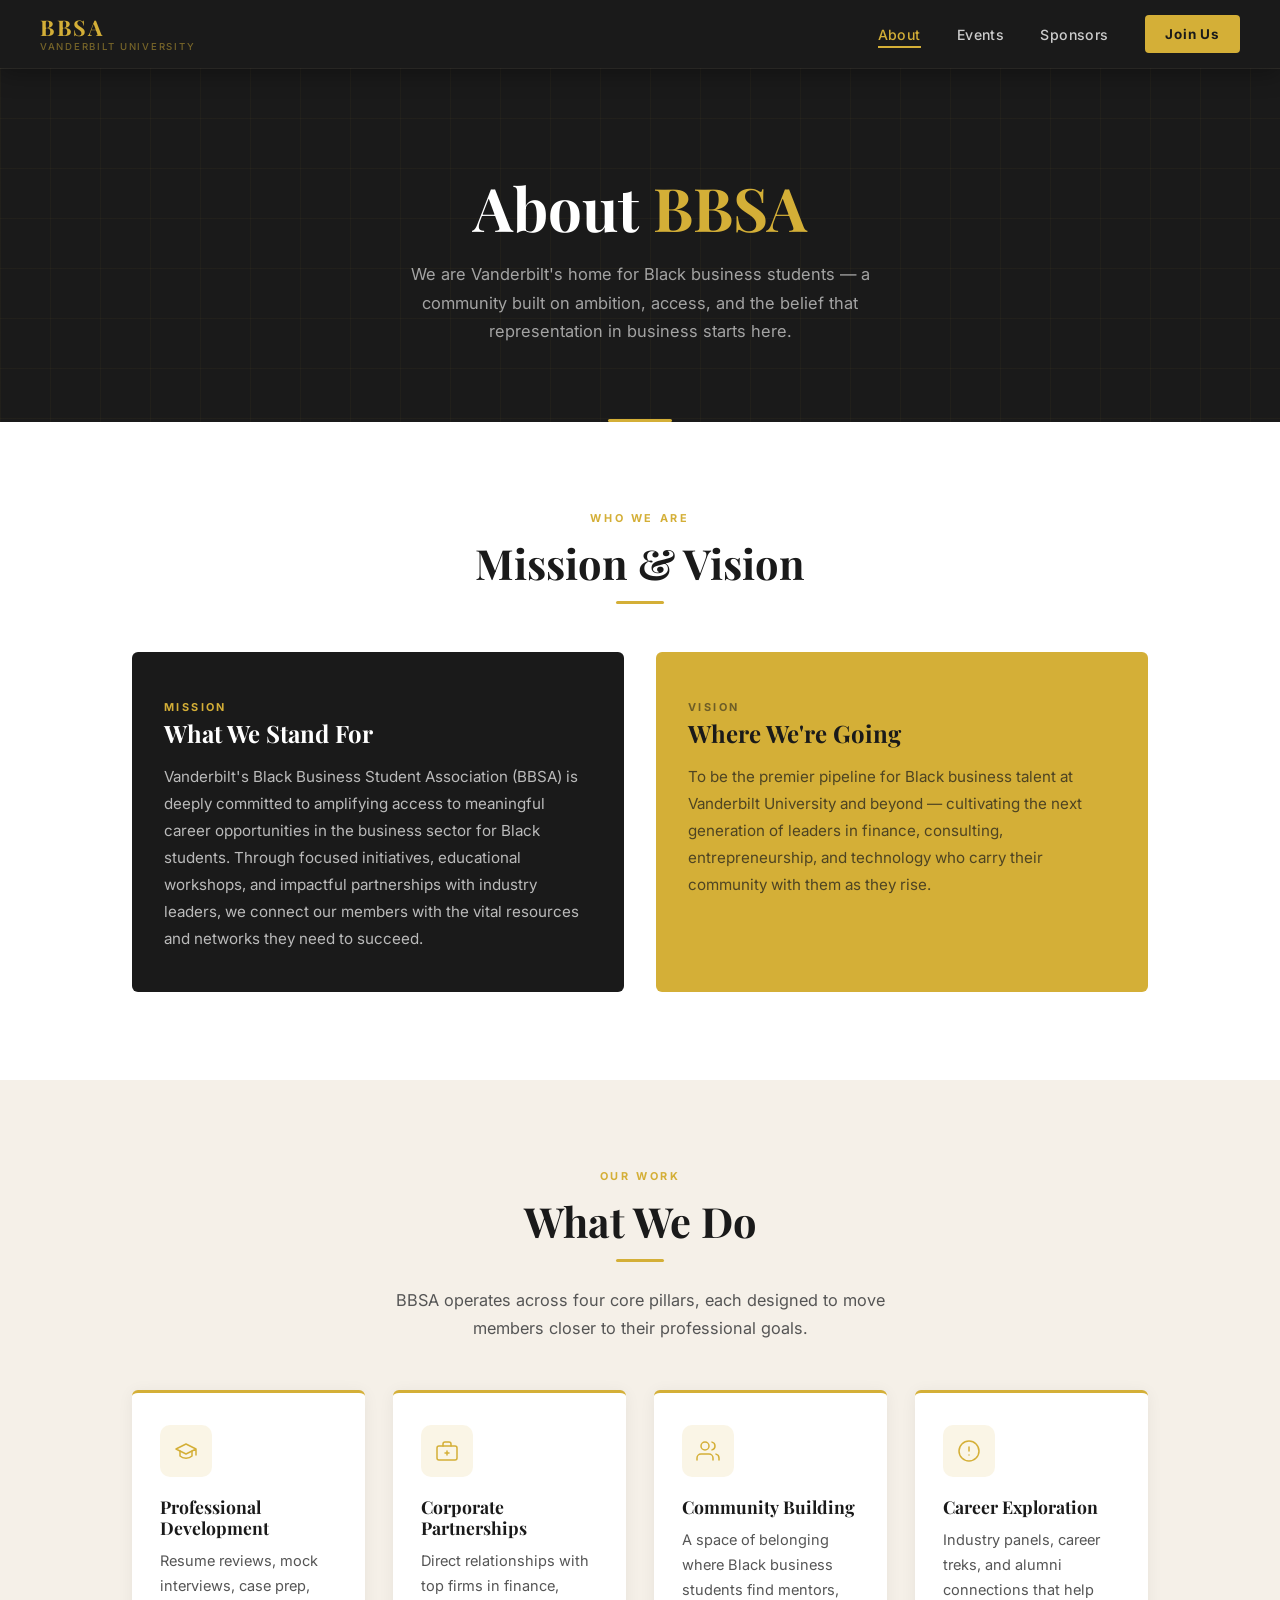
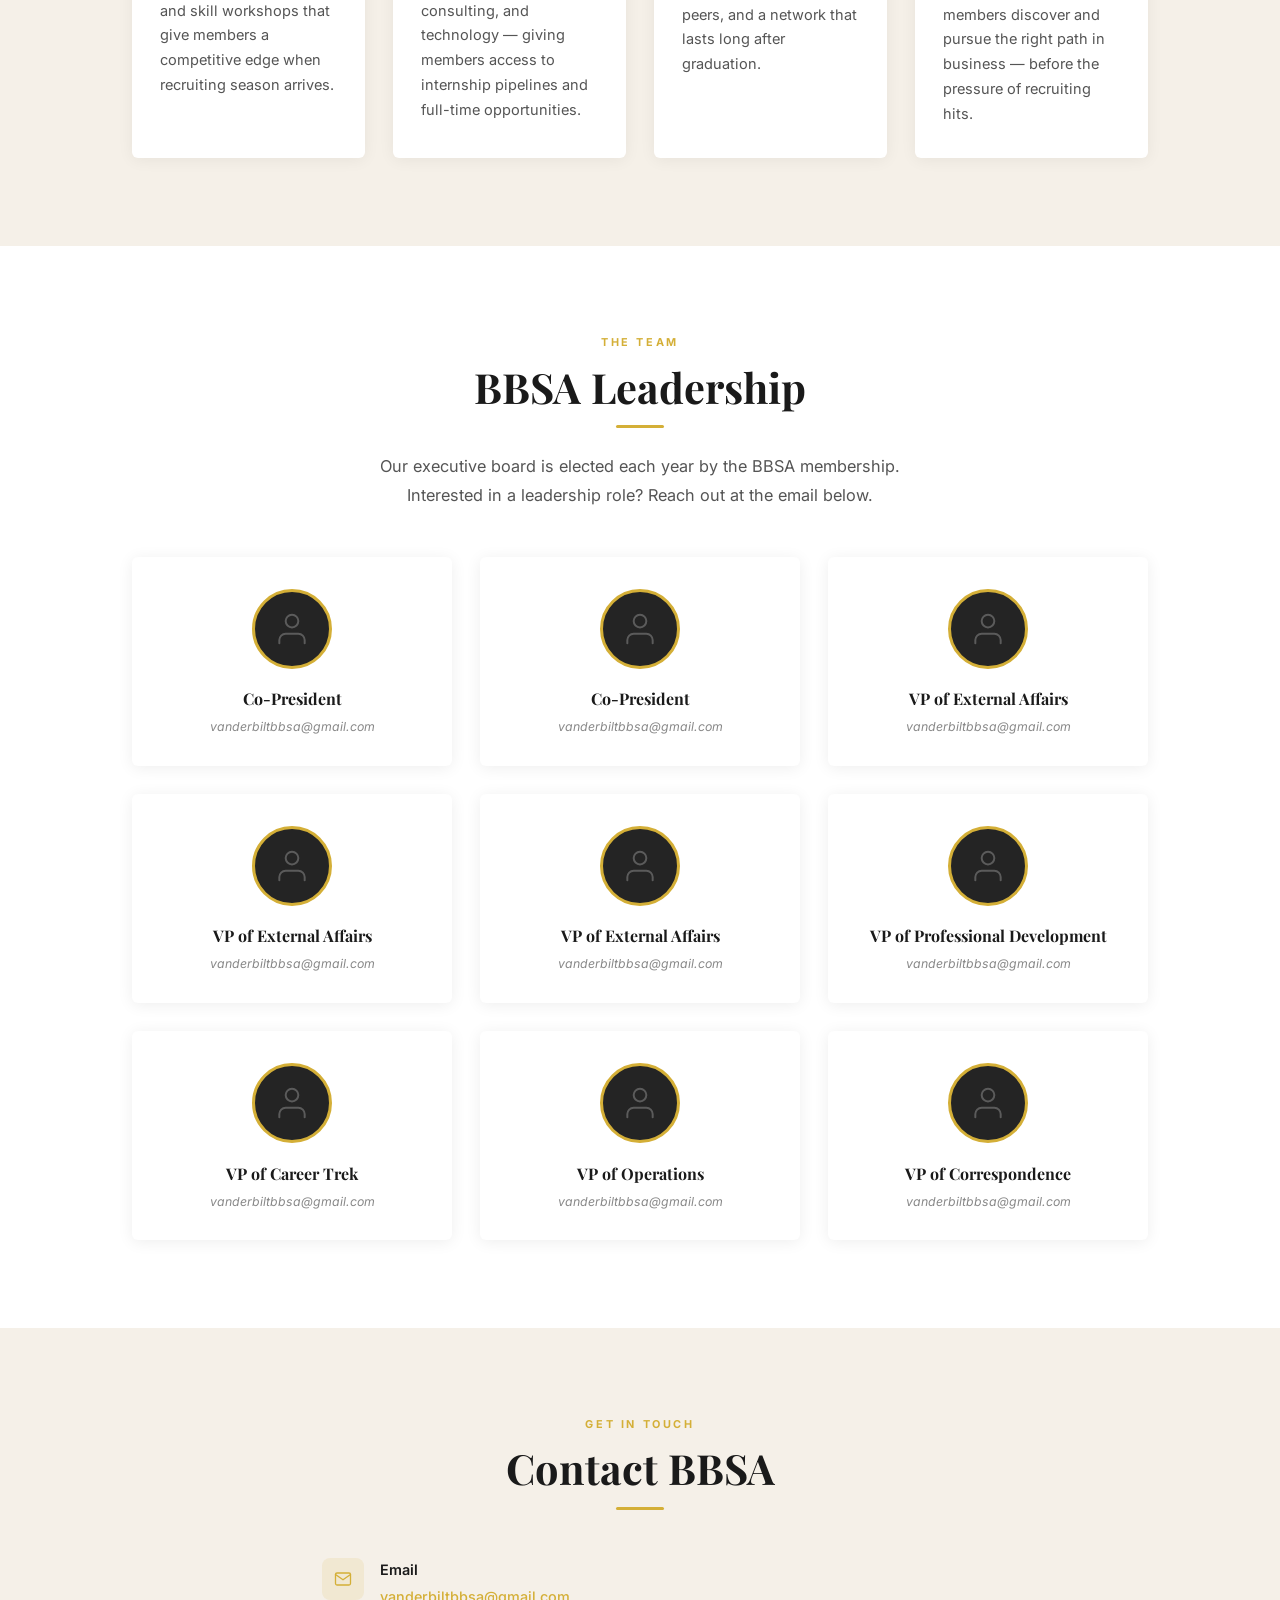
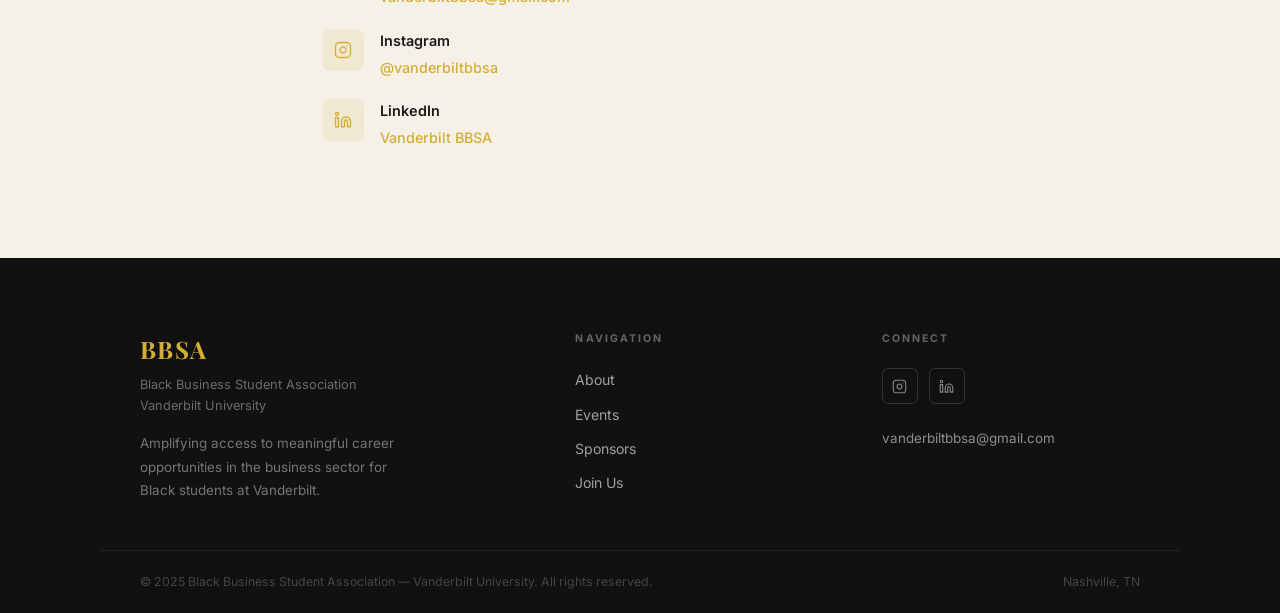
==== about.html @ 67d8b2f2 "Initial commit: Vanderbilt BBSA static website 5-page site (index, about, events, sponsors, join) wi" ====
<!DOCTYPE html>
<html lang="en">
<head>
  <meta charset="UTF-8" />
  <meta name="viewport" content="width=device-width, initial-scale=1.0" />
  <title>About — BBSA | Vanderbilt University</title>
  <meta name="description" content="Learn about the Vanderbilt Black Business Student Association — our mission, vision, leadership, and what we do." />
  <link rel="preconnect" href="https://fonts.googleapis.com" />
  <link rel="preconnect" href="https://fonts.gstatic.com" crossorigin />
  <link href="https://fonts.googleapis.com/css2?family=Playfair+Display:ital,wght@0,400;0,500;0,700;0,800;1,400&family=Inter:wght@300;400;500;600;700&display=swap" rel="stylesheet" />
  <link rel="stylesheet" href="style.css" />
</head>
<body>

  <!-- ═══ NAVBAR ═══ -->
  <nav class="navbar" id="navbar">
    <a href="index.html" class="navbar-brand">
      <span class="brand-name">BBSA</span>
      <span class="brand-sub">Vanderbilt University</span>
    </a>
    <button class="menu-toggle" id="menuToggle" aria-label="Toggle navigation" aria-expanded="false">
      <span></span><span></span><span></span>
    </button>
    <ul class="nav-list" id="navList" role="list">
      <li><a href="about.html">About</a></li>
      <li><a href="events.html">Events</a></li>
      <li><a href="sponsors.html">Sponsors</a></li>
      <li><a href="join.html" class="btn-nav">Join Us</a></li>
    </ul>
  </nav>

  <!-- ═══ PAGE HEADER ═══ -->
  <header class="page-header">
    <h1>About <em>BBSA</em></h1>
    <p>
      We are Vanderbilt's home for Black business students — a community built on ambition,
      access, and the belief that representation in business starts here.
    </p>
  </header>

  <!-- ═══ MISSION & VISION ═══ -->
  <section class="section">
    <div class="container">
      <div class="text-center" style="margin-bottom: 3rem;">
        <span class="eyebrow">Who We Are</span>
        <h2 class="section-heading">Mission &amp; Vision</h2>
        <div class="gold-bar gold-bar-center"></div>
      </div>
      <div class="grid-2">
        <div class="mv-card mv-card-mission">
          <span class="mv-label">Mission</span>
          <h3>What We Stand For</h3>
          <p>
            Vanderbilt's Black Business Student Association (BBSA) is deeply committed to
            amplifying access to meaningful career opportunities in the business sector for
            Black students. Through focused initiatives, educational workshops, and impactful
            partnerships with industry leaders, we connect our members with the vital resources
            and networks they need to succeed.
          </p>
        </div>
        <div class="mv-card mv-card-vision">
          <span class="mv-label">Vision</span>
          <h3>Where We're Going</h3>
          <p>
            To be the premier pipeline for Black business talent at Vanderbilt University and
            beyond — cultivating the next generation of leaders in finance, consulting,
            entrepreneurship, and technology who carry their community with them as they rise.
          </p>
        </div>
      </div>
    </div>
  </section>

  <!-- ═══ WHAT WE DO ═══ -->
  <section class="section section-cream">
    <div class="container">
      <div class="text-center" style="margin-bottom: 3rem;">
        <span class="eyebrow">Our Work</span>
        <h2 class="section-heading">What We Do</h2>
        <div class="gold-bar gold-bar-center"></div>
        <p class="section-subheading" style="margin: 0 auto;">
          BBSA operates across four core pillars, each designed to move members closer
          to their professional goals.
        </p>
      </div>
      <div class="grid-4">

        <div class="feature-card">
          <div class="feature-icon">
            <svg viewBox="0 0 24 24" fill="none" stroke="currentColor" stroke-linecap="round" stroke-linejoin="round">
              <path d="M22 10v6M2 10l10-5 10 5-10 5z"/>
              <path d="M6 12v5c3 3 9 3 12 0v-5"/>
            </svg>
          </div>
          <h3 class="feature-title">Professional Development</h3>
          <p class="feature-desc">
            Resume reviews, mock interviews, case prep, and skill workshops that give members
            a competitive edge when recruiting season arrives.
          </p>
        </div>

        <div class="feature-card">
          <div class="feature-icon">
            <svg viewBox="0 0 24 24" fill="none" stroke="currentColor" stroke-linecap="round" stroke-linejoin="round">
              <rect x="2" y="7" width="20" height="14" rx="2"/>
              <path d="M16 7V5a2 2 0 0 0-2-2h-4a2 2 0 0 0-2 2v2"/>
              <line x1="12" y1="12" x2="12" y2="16"/>
              <line x1="10" y1="14" x2="14" y2="14"/>
            </svg>
          </div>
          <h3 class="feature-title">Corporate Partnerships</h3>
          <p class="feature-desc">
            Direct relationships with top firms in finance, consulting, and technology — giving
            members access to internship pipelines and full-time opportunities.
          </p>
        </div>

        <div class="feature-card">
          <div class="feature-icon">
            <svg viewBox="0 0 24 24" fill="none" stroke="currentColor" stroke-linecap="round" stroke-linejoin="round">
              <path d="M17 21v-2a4 4 0 0 0-4-4H5a4 4 0 0 0-4 4v2"/>
              <circle cx="9" cy="7" r="4"/>
              <path d="M23 21v-2a4 4 0 0 0-3-3.87"/>
              <path d="M16 3.13a4 4 0 0 1 0 7.75"/>
            </svg>
          </div>
          <h3 class="feature-title">Community Building</h3>
          <p class="feature-desc">
            A space of belonging where Black business students find mentors, peers, and a
            network that lasts long after graduation.
          </p>
        </div>

        <div class="feature-card">
          <div class="feature-icon">
            <svg viewBox="0 0 24 24" fill="none" stroke="currentColor" stroke-linecap="round" stroke-linejoin="round">
              <circle cx="12" cy="12" r="10"/>
              <line x1="12" y1="8" x2="12" y2="12"/>
              <line x1="12" y1="16" x2="12.01" y2="16"/>
            </svg>
          </div>
          <h3 class="feature-title">Career Exploration</h3>
          <p class="feature-desc">
            Industry panels, career treks, and alumni connections that help members discover
            and pursue the right path in business — before the pressure of recruiting hits.
          </p>
        </div>

      </div>
    </div>
  </section>

  <!-- ═══ LEADERSHIP ═══ -->
  <section class="section">
    <div class="container">
      <div class="text-center" style="margin-bottom: 3rem;">
        <span class="eyebrow">The Team</span>
        <h2 class="section-heading">BBSA Leadership</h2>
        <div class="gold-bar gold-bar-center"></div>
        <p class="section-subheading" style="margin: 0 auto;">
          Our executive board is elected each year by the BBSA membership. Interested in a
          leadership role? Reach out at the email below.
        </p>
      </div>

      <div class="leadership-grid">

        <div class="leader-card">
          <div class="leader-photo">
            <svg viewBox="0 0 24 24" fill="none" stroke="currentColor" stroke-width="1.25" stroke-linecap="round" stroke-linejoin="round">
              <path d="M20 21v-2a4 4 0 0 0-4-4H8a4 4 0 0 0-4 4v2"/>
              <circle cx="12" cy="7" r="4"/>
            </svg>
          </div>
          <div class="leader-role">Co-President</div>
          <div class="leader-email">vanderbiltbbsa@gmail.com</div>
        </div>

        <div class="leader-card">
          <div class="leader-photo">
            <svg viewBox="0 0 24 24" fill="none" stroke="currentColor" stroke-width="1.25" stroke-linecap="round" stroke-linejoin="round">
              <path d="M20 21v-2a4 4 0 0 0-4-4H8a4 4 0 0 0-4 4v2"/>
              <circle cx="12" cy="7" r="4"/>
            </svg>
          </div>
          <div class="leader-role">Co-President</div>
          <div class="leader-email">vanderbiltbbsa@gmail.com</div>
        </div>

        <div class="leader-card">
          <div class="leader-photo">
            <svg viewBox="0 0 24 24" fill="none" stroke="currentColor" stroke-width="1.25" stroke-linecap="round" stroke-linejoin="round">
              <path d="M20 21v-2a4 4 0 0 0-4-4H8a4 4 0 0 0-4 4v2"/>
              <circle cx="12" cy="7" r="4"/>
            </svg>
          </div>
          <div class="leader-role">VP of External Affairs</div>
          <div class="leader-email">vanderbiltbbsa@gmail.com</div>
        </div>

        <div class="leader-card">
          <div class="leader-photo">
            <svg viewBox="0 0 24 24" fill="none" stroke="currentColor" stroke-width="1.25" stroke-linecap="round" stroke-linejoin="round">
              <path d="M20 21v-2a4 4 0 0 0-4-4H8a4 4 0 0 0-4 4v2"/>
              <circle cx="12" cy="7" r="4"/>
            </svg>
          </div>
          <div class="leader-role">VP of External Affairs</div>
          <div class="leader-email">vanderbiltbbsa@gmail.com</div>
        </div>

        <div class="leader-card">
          <div class="leader-photo">
            <svg viewBox="0 0 24 24" fill="none" stroke="currentColor" stroke-width="1.25" stroke-linecap="round" stroke-linejoin="round">
              <path d="M20 21v-2a4 4 0 0 0-4-4H8a4 4 0 0 0-4 4v2"/>
              <circle cx="12" cy="7" r="4"/>
            </svg>
          </div>
          <div class="leader-role">VP of External Affairs</div>
          <div class="leader-email">vanderbiltbbsa@gmail.com</div>
        </div>

        <div class="leader-card">
          <div class="leader-photo">
            <svg viewBox="0 0 24 24" fill="none" stroke="currentColor" stroke-width="1.25" stroke-linecap="round" stroke-linejoin="round">
              <path d="M20 21v-2a4 4 0 0 0-4-4H8a4 4 0 0 0-4 4v2"/>
              <circle cx="12" cy="7" r="4"/>
            </svg>
          </div>
          <div class="leader-role">VP of Professional Development</div>
          <div class="leader-email">vanderbiltbbsa@gmail.com</div>
        </div>

        <div class="leader-card">
          <div class="leader-photo">
            <svg viewBox="0 0 24 24" fill="none" stroke="currentColor" stroke-width="1.25" stroke-linecap="round" stroke-linejoin="round">
              <path d="M20 21v-2a4 4 0 0 0-4-4H8a4 4 0 0 0-4 4v2"/>
              <circle cx="12" cy="7" r="4"/>
            </svg>
          </div>
          <div class="leader-role">VP of Career Trek</div>
          <div class="leader-email">vanderbiltbbsa@gmail.com</div>
        </div>

        <div class="leader-card">
          <div class="leader-photo">
            <svg viewBox="0 0 24 24" fill="none" stroke="currentColor" stroke-width="1.25" stroke-linecap="round" stroke-linejoin="round">
              <path d="M20 21v-2a4 4 0 0 0-4-4H8a4 4 0 0 0-4 4v2"/>
              <circle cx="12" cy="7" r="4"/>
            </svg>
          </div>
          <div class="leader-role">VP of Operations</div>
          <div class="leader-email">vanderbiltbbsa@gmail.com</div>
        </div>

        <div class="leader-card">
          <div class="leader-photo">
            <svg viewBox="0 0 24 24" fill="none" stroke="currentColor" stroke-width="1.25" stroke-linecap="round" stroke-linejoin="round">
              <path d="M20 21v-2a4 4 0 0 0-4-4H8a4 4 0 0 0-4 4v2"/>
              <circle cx="12" cy="7" r="4"/>
            </svg>
          </div>
          <div class="leader-role">VP of Correspondence</div>
          <div class="leader-email">vanderbiltbbsa@gmail.com</div>
        </div>

      </div>
    </div>
  </section>

  <!-- ═══ CONTACT ═══ -->
  <section class="section section-cream">
    <div class="container" style="max-width: 700px;">
      <div class="text-center" style="margin-bottom: 3rem;">
        <span class="eyebrow">Get In Touch</span>
        <h2 class="section-heading">Contact BBSA</h2>
        <div class="gold-bar gold-bar-center"></div>
      </div>
      <div class="contact-item">
        <div class="contact-icon">
          <svg viewBox="0 0 24 24" fill="none" stroke="currentColor" stroke-width="1.75" stroke-linecap="round" stroke-linejoin="round">
            <path d="M4 4h16c1.1 0 2 .9 2 2v12c0 1.1-.9 2-2 2H4c-1.1 0-2-.9-2-2V6c0-1.1.9-2 2-2z"/>
            <polyline points="22,6 12,13 2,6"/>
          </svg>
        </div>
        <div class="contact-info">
          <strong>Email</strong>
          <a href="mailto:vanderbiltbbsa@gmail.com">vanderbiltbbsa@gmail.com</a>
        </div>
      </div>
      <div class="contact-item">
        <div class="contact-icon">
          <svg viewBox="0 0 24 24" fill="none" stroke="currentColor" stroke-width="1.75" stroke-linecap="round" stroke-linejoin="round">
            <rect x="2" y="2" width="20" height="20" rx="5" ry="5"/>
            <path d="M16 11.37A4 4 0 1 1 12.63 8 4 4 0 0 1 16 11.37z"/>
            <line x1="17.5" y1="6.5" x2="17.51" y2="6.5"/>
          </svg>
        </div>
        <div class="contact-info">
          <strong>Instagram</strong>
          <a href="#">@vanderbiltbbsa</a>
        </div>
      </div>
      <div class="contact-item">
        <div class="contact-icon">
          <svg viewBox="0 0 24 24" fill="none" stroke="currentColor" stroke-width="1.75" stroke-linecap="round" stroke-linejoin="round">
            <path d="M16 8a6 6 0 0 1 6 6v7h-4v-7a2 2 0 0 0-2-2 2 2 0 0 0-2 2v7h-4v-7a6 6 0 0 1 6-6z"/>
            <rect x="2" y="9" width="4" height="12"/>
            <circle cx="4" cy="4" r="2"/>
          </svg>
        </div>
        <div class="contact-info">
          <strong>LinkedIn</strong>
          <a href="#">Vanderbilt BBSA</a>
        </div>
      </div>
    </div>
  </section>

  <!-- ═══ FOOTER ═══ -->
  <footer>
    <div class="footer-main">
      <div>
        <div class="footer-brand-name">BBSA</div>
        <div class="footer-tagline">Black Business Student Association<br>Vanderbilt University</div>
        <p class="footer-mission">Amplifying access to meaningful career opportunities in the business sector for Black students at Vanderbilt.</p>
      </div>
      <div>
        <div class="footer-col-title">Navigation</div>
        <div class="footer-links">
          <a href="about.html">About</a>
          <a href="events.html">Events</a>
          <a href="sponsors.html">Sponsors</a>
          <a href="join.html">Join Us</a>
        </div>
      </div>
      <div>
        <div class="footer-col-title">Connect</div>
        <div class="footer-social-row">
          <a href="#" class="footer-social-btn" aria-label="Instagram">
            <svg viewBox="0 0 24 24" fill="none" stroke="currentColor" stroke-width="1.75" stroke-linecap="round" stroke-linejoin="round">
              <rect x="2" y="2" width="20" height="20" rx="5" ry="5"/>
              <path d="M16 11.37A4 4 0 1 1 12.63 8 4 4 0 0 1 16 11.37z"/>
              <line x1="17.5" y1="6.5" x2="17.51" y2="6.5"/>
            </svg>
          </a>
          <a href="#" class="footer-social-btn" aria-label="LinkedIn">
            <svg viewBox="0 0 24 24" fill="none" stroke="currentColor" stroke-width="1.75" stroke-linecap="round" stroke-linejoin="round">
              <path d="M16 8a6 6 0 0 1 6 6v7h-4v-7a2 2 0 0 0-2-2 2 2 0 0 0-2 2v7h-4v-7a6 6 0 0 1 6-6z"/>
              <rect x="2" y="9" width="4" height="12"/>
              <circle cx="4" cy="4" r="2"/>
            </svg>
          </a>
        </div>
        <a href="mailto:vanderbiltbbsa@gmail.com" class="footer-email-link">vanderbiltbbsa@gmail.com</a>
      </div>
    </div>
    <div class="footer-bottom">
      <p>&copy; 2025 Black Business Student Association — Vanderbilt University. All rights reserved.</p>
      <span class="footer-vand">Nashville, TN</span>
    </div>
  </footer>

  <script>
    const menuToggle = document.getElementById('menuToggle');
    const navList    = document.getElementById('navList');
    menuToggle.addEventListener('click', () => {
      const open = navList.classList.toggle('is-open');
      menuToggle.setAttribute('aria-expanded', open);
    });
    document.addEventListener('click', (e) => {
      if (!e.target.closest('.navbar')) {
        navList.classList.remove('is-open');
        menuToggle.setAttribute('aria-expanded', 'false');
      }
    });
    const page = window.location.pathname.split('/').pop() || 'index.html';
    document.querySelectorAll('.nav-list a:not(.btn-nav)').forEach(link => {
      if (link.getAttribute('href') === page) link.classList.add('active');
    });
  </script>

</body>
</html>
---- style.css ----
/* ================================================
   BBSA — Black Business Student Association
   Vanderbilt University | Shared Stylesheet
   ================================================ */

@import url('https://fonts.googleapis.com/css2?family=Playfair+Display:ital,wght@0,400;0,500;0,600;0,700;0,800;1,400;1,700&family=Inter:wght@300;400;500;600;700&display=swap');

/* ─── Variables ─── */
:root {
  --black:       #1a1a1a;
  --gold:        #D4AF37;
  --gold-hover:  #b8962e;
  --gold-pale:   rgba(212, 175, 55, 0.12);
  --gold-pale2:  rgba(212, 175, 55, 0.06);
  --cream:       #F5F0E8;
  --white:       #FFFFFF;
  --slate:       #555555;
  --slate-lt:    #888888;
  --border:      #e0dbd0;
  --footer-bg:   #111111;
}

/* ─── Reset ─── */
*, *::before, *::after { box-sizing: border-box; margin: 0; padding: 0; }
html { scroll-behavior: smooth; font-size: 16px; }
body {
  font-family: 'Inter', sans-serif;
  color: var(--black);
  background: var(--white);
  line-height: 1.65;
  -webkit-font-smoothing: antialiased;
  -moz-osx-font-smoothing: grayscale;
}
img  { max-width: 100%; display: block; }
a    { color: inherit; text-decoration: none; }
ul   { list-style: none; }
button { cursor: pointer; font-family: inherit; }

/* ─── Typography ─── */
h1, h2, h3, h4, h5, h6 {
  font-family: 'Playfair Display', serif;
  line-height: 1.18;
  font-weight: 700;
}

/* ════════════════════════════════
   NAVIGATION
   ════════════════════════════════ */
.navbar {
  position: sticky;
  top: 0;
  z-index: 999;
  height: 68px;
  background: var(--black);
  display: flex;
  align-items: center;
  justify-content: space-between;
  padding: 0 clamp(1.25rem, 4vw, 2.5rem);
  box-shadow: 0 1px 0 rgba(255,255,255,0.06), 0 4px 24px rgba(0,0,0,0.35);
}

.navbar-brand {
  display: flex;
  flex-direction: column;
  line-height: 1;
  text-decoration: none;
}
.brand-name {
  font-family: 'Playfair Display', serif;
  font-size: 1.35rem;
  font-weight: 700;
  color: var(--gold);
  letter-spacing: 0.08em;
}
.brand-sub {
  font-family: 'Inter', sans-serif;
  font-size: 0.6rem;
  font-weight: 500;
  color: rgba(212,175,55,0.5);
  letter-spacing: 0.18em;
  text-transform: uppercase;
  margin-top: 3px;
}

.nav-list {
  display: flex;
  align-items: center;
  gap: 2.25rem;
  list-style: none;
}
.nav-list li a:not(.btn-nav) {
  font-size: 0.88rem;
  font-weight: 500;
  color: rgba(255,255,255,0.78);
  letter-spacing: 0.03em;
  padding-bottom: 3px;
  position: relative;
  transition: color 0.18s;
}
.nav-list li a:not(.btn-nav)::after {
  content: '';
  position: absolute;
  bottom: -2px; left: 0; right: 0;
  height: 2px;
  background: var(--gold);
  transform: scaleX(0);
  transition: transform 0.2s;
}
.nav-list li a:not(.btn-nav):hover,
.nav-list li a.active {
  color: var(--gold);
}
.nav-list li a:not(.btn-nav):hover::after,
.nav-list li a.active::after {
  transform: scaleX(1);
}

.btn-nav {
  display: inline-flex;
  align-items: center;
  padding: 0.52rem 1.3rem;
  background: var(--gold);
  color: var(--black) !important;
  font-family: 'Inter', sans-serif;
  font-size: 0.84rem;
  font-weight: 700;
  letter-spacing: 0.05em;
  border-radius: 4px;
  transition: background 0.18s, transform 0.15s, box-shadow 0.15s;
}
.btn-nav:hover {
  background: var(--gold-hover);
  transform: translateY(-1px);
  box-shadow: 0 4px 14px rgba(212,175,55,0.35);
}
.btn-nav::after { display: none !important; }

/* Mobile toggle */
.menu-toggle {
  display: none;
  flex-direction: column;
  gap: 5px;
  background: none;
  border: none;
  padding: 6px;
}
.menu-toggle span {
  display: block;
  width: 22px;
  height: 2px;
  background: rgba(255,255,255,0.82);
  border-radius: 2px;
  transition: 0.3s;
}

/* ════════════════════════════════
   BUTTONS
   ════════════════════════════════ */
.btn {
  display: inline-flex;
  align-items: center;
  gap: 0.4rem;
  padding: 0.8rem 1.85rem;
  font-family: 'Inter', sans-serif;
  font-size: 0.9rem;
  font-weight: 600;
  letter-spacing: 0.04em;
  border-radius: 4px;
  border: none;
  transition: all 0.18s;
  cursor: pointer;
  text-decoration: none;
  line-height: 1;
}

.btn-primary {
  background: var(--gold);
  color: var(--black);
}
.btn-primary:hover {
  background: var(--gold-hover);
  transform: translateY(-2px);
  box-shadow: 0 6px 20px rgba(212,175,55,0.4);
}

.btn-outline {
  background: transparent;
  color: var(--white);
  border: 2px solid rgba(255,255,255,0.55);
}
.btn-outline:hover {
  border-color: var(--white);
  background: rgba(255,255,255,0.08);
  transform: translateY(-2px);
}

.btn-outline-gold {
  background: transparent;
  color: var(--gold);
  border: 2px solid var(--gold);
}
.btn-outline-gold:hover {
  background: var(--gold);
  color: var(--black);
  transform: translateY(-2px);
}

.btn-dark {
  background: var(--black);
  color: var(--white);
  border: 2px solid var(--black);
}
.btn-dark:hover {
  background: #333;
  border-color: #333;
  transform: translateY(-2px);
}

/* ════════════════════════════════
   LAYOUT UTILITIES
   ════════════════════════════════ */
.container {
  max-width: 1080px;
  margin: 0 auto;
  padding: 0 clamp(1rem, 4vw, 2rem);
}

.section      { padding: clamp(4rem, 7vw, 5.5rem) clamp(1.25rem, 4vw, 2.5rem); }
.section-cream { background: var(--cream); }
.section-dark  { background: var(--black); color: var(--white); }
.section-navy  { background: #0f0f0f; color: var(--white); }
.section-gold  { background: var(--gold); color: var(--black); }

.text-center { text-align: center; }

.eyebrow {
  display: block;
  font-family: 'Inter', sans-serif;
  font-size: 0.68rem;
  font-weight: 700;
  letter-spacing: 0.24em;
  text-transform: uppercase;
  color: var(--gold);
  margin-bottom: 0.6rem;
}

.section-heading {
  font-size: clamp(1.85rem, 4vw, 2.6rem);
  margin-bottom: 0.9rem;
}

.section-subheading {
  font-size: 1.02rem;
  color: var(--slate);
  max-width: 560px;
  line-height: 1.72;
}

.gold-bar {
  width: 48px;
  height: 3px;
  background: var(--gold);
  border-radius: 2px;
  margin: 0.85rem 0 1.5rem;
}
.gold-bar-center {
  margin-left: auto;
  margin-right: auto;
}

/* ─── Grids ─── */
.grid-2 { display: grid; grid-template-columns: repeat(2, 1fr); gap: 2rem; }
.grid-3 { display: grid; grid-template-columns: repeat(3, 1fr); gap: 2rem; }
.grid-4 { display: grid; grid-template-columns: repeat(4, 1fr); gap: 1.75rem; }
.grid-6 { display: grid; grid-template-columns: repeat(6, 1fr); gap: 1.5rem; }

/* ════════════════════════════════
   PLACEHOLDER ELEMENTS
   ════════════════════════════════ */
.ph-img {
  background: #242424;
  display: flex;
  align-items: center;
  justify-content: center;
  text-align: center;
  padding: 1.5rem;
}
.ph-img span {
  font-family: 'Inter', sans-serif;
  font-size: 0.75rem;
  font-weight: 500;
  letter-spacing: 0.06em;
  color: rgba(255,255,255,0.3);
  text-transform: uppercase;
}

.ph-logo {
  background: #f7f4ee;
  border: 2px dashed #d4c89a;
  border-radius: 4px;
  display: flex;
  align-items: center;
  justify-content: center;
  padding: 1.25rem 0.75rem;
  height: 88px;
  transition: border-color 0.2s, background 0.2s;
}
.ph-logo:hover {
  border-color: var(--gold);
  background: #faf7ef;
}
.ph-logo span {
  font-family: 'Inter', sans-serif;
  font-size: 0.8rem;
  font-weight: 700;
  letter-spacing: 0.04em;
  color: var(--slate);
  text-align: center;
}

/* ════════════════════════════════
   PAGE HEADER
   ════════════════════════════════ */
.page-header {
  background: var(--black);
  background-image:
    linear-gradient(rgba(212,175,55,0.04) 1px, transparent 1px),
    linear-gradient(90deg, rgba(212,175,55,0.04) 1px, transparent 1px);
  background-size: 50px 50px;
  padding: clamp(4.5rem, 9vw, 6.5rem) clamp(1.25rem, 4vw, 2.5rem) clamp(3.5rem, 6vw, 5rem);
  text-align: center;
  position: relative;
}
.page-header::after {
  content: '';
  position: absolute;
  bottom: 0; left: 50%; transform: translateX(-50%);
  width: 64px; height: 3px;
  background: var(--gold);
  border-radius: 2px;
}
.page-header h1 {
  font-size: clamp(2.2rem, 5.5vw, 3.75rem);
  color: var(--white);
  max-width: 700px;
  margin: 0 auto 1.1rem;
}
.page-header h1 em {
  color: var(--gold);
  font-style: normal;
}
.page-header p {
  color: rgba(255,255,255,0.6);
  font-size: 1.03rem;
  max-width: 520px;
  margin: 0 auto;
  line-height: 1.72;
}

/* ════════════════════════════════
   HERO
   ════════════════════════════════ */
.hero {
  background: var(--black);
  background-image:
    radial-gradient(ellipse at 68% 50%, rgba(212,175,55,0.08) 0%, transparent 58%),
    linear-gradient(rgba(212,175,55,0.028) 1px, transparent 1px),
    linear-gradient(90deg, rgba(212,175,55,0.028) 1px, transparent 1px);
  background-size: auto, 50px 50px, 50px 50px;
  padding: clamp(5.5rem, 11vw, 9rem) clamp(1.25rem, 4vw, 2.5rem) clamp(5rem, 10vw, 8rem);
  text-align: center;
}
.hero-eyebrow {
  display: inline-flex;
  align-items: center;
  gap: 0.8rem;
  font-family: 'Inter', sans-serif;
  font-size: 0.68rem;
  font-weight: 700;
  letter-spacing: 0.28em;
  text-transform: uppercase;
  color: var(--gold);
  margin-bottom: 1.5rem;
}
.hero-eyebrow::before, .hero-eyebrow::after {
  content: '';
  display: block;
  width: 28px; height: 1px;
  background: var(--gold);
  opacity: 0.5;
}
.hero h1 {
  font-size: clamp(2.5rem, 6vw, 4.25rem);
  color: var(--white);
  max-width: 800px;
  margin: 0 auto 1.5rem;
  font-weight: 800;
  line-height: 1.1;
}
.hero h1 span { color: var(--gold); }
.hero-sub {
  font-size: clamp(0.97rem, 2vw, 1.08rem);
  color: rgba(255,255,255,0.6);
  max-width: 610px;
  margin: 0 auto 2.75rem;
  line-height: 1.78;
}
.hero-ctas {
  display: flex;
  justify-content: center;
  gap: 1rem;
  flex-wrap: wrap;
}

/* ════════════════════════════════
   STATS BAR
   ════════════════════════════════ */
.stats-bar {
  background: var(--gold);
  padding: 2.25rem clamp(1.25rem, 4vw, 2.5rem);
}
.stats-inner {
  max-width: 1080px;
  margin: 0 auto;
  display: flex;
  justify-content: center;
  gap: clamp(2.5rem, 7vw, 6rem);
  flex-wrap: wrap;
}
.stat-item { text-align: center; }
.stat-number {
  font-family: 'Playfair Display', serif;
  font-size: clamp(2.25rem, 5vw, 3.2rem);
  font-weight: 800;
  color: var(--black);
  line-height: 1;
}
.stat-label {
  font-family: 'Inter', sans-serif;
  font-size: 0.78rem;
  font-weight: 700;
  letter-spacing: 0.12em;
  text-transform: uppercase;
  color: rgba(26,26,26,0.6);
  margin-top: 0.45rem;
}

/* ════════════════════════════════
   PROGRAM CARDS (Homepage)
   ════════════════════════════════ */
.program-card {
  background: var(--white);
  border-radius: 6px;
  overflow: hidden;
  box-shadow: 0 2px 16px rgba(0,0,0,0.07);
  transition: transform 0.22s, box-shadow 0.22s;
  display: flex;
  flex-direction: column;
}
.program-card:hover {
  transform: translateY(-5px);
  box-shadow: 0 12px 36px rgba(0,0,0,0.13);
}
.program-card-accent {
  height: 4px;
  background: linear-gradient(90deg, var(--gold), #f0cd60);
}
.program-card-body { padding: 1.75rem; flex: 1; }
.program-card-icon {
  width: 46px; height: 46px;
  background: var(--gold-pale);
  border-radius: 8px;
  display: flex;
  align-items: center;
  justify-content: center;
  margin-bottom: 1.1rem;
  color: var(--gold);
}
.program-card-icon svg { width: 22px; height: 22px; stroke-width: 1.75; }
.program-card-title {
  font-family: 'Playfair Display', serif;
  font-size: 1.12rem;
  font-weight: 700;
  margin-bottom: 0.65rem;
}
.program-card-desc {
  font-size: 0.91rem;
  color: var(--slate);
  line-height: 1.7;
  margin-bottom: 1.1rem;
}
.card-link {
  display: inline-block;
  font-size: 0.83rem;
  font-weight: 700;
  color: var(--gold);
  letter-spacing: 0.04em;
  transition: color 0.18s, gap 0.18s;
}
.card-link:hover { color: var(--gold-hover); text-decoration: underline; }

/* ════════════════════════════════
   FEATURE CARDS (About — What We Do)
   ════════════════════════════════ */
.feature-card {
  background: var(--white);
  border-radius: 6px;
  padding: 2rem 1.75rem;
  box-shadow: 0 2px 16px rgba(0,0,0,0.06);
  border-top: 3px solid var(--gold);
  transition: transform 0.22s, box-shadow 0.22s;
}
.feature-card:hover {
  transform: translateY(-4px);
  box-shadow: 0 10px 30px rgba(0,0,0,0.1);
}
.feature-icon {
  width: 52px; height: 52px;
  background: var(--gold-pale);
  border-radius: 10px;
  display: flex;
  align-items: center;
  justify-content: center;
  margin-bottom: 1.25rem;
  color: var(--gold);
}
.feature-icon svg { width: 24px; height: 24px; stroke-width: 1.5; }
.feature-title { font-size: 1.1rem; margin-bottom: 0.65rem; }
.feature-desc  { font-size: 0.91rem; color: var(--slate); line-height: 1.7; }

/* ════════════════════════════════
   SPONSOR LOGO STRIP
   ════════════════════════════════ */
.sponsors-strip {
  background: var(--cream);
  padding: clamp(3rem, 6vw, 4.5rem) clamp(1.25rem, 4vw, 2.5rem);
  text-align: center;
}
.sponsors-eyebrow {
  font-family: 'Inter', sans-serif;
  font-size: 0.68rem;
  font-weight: 700;
  letter-spacing: 0.24em;
  text-transform: uppercase;
  color: var(--slate);
  margin-bottom: 2.25rem;
}
.logo-grid {
  max-width: 900px;
  margin: 0 auto;
  display: grid;
  grid-template-columns: repeat(6, 1fr);
  gap: 1.25rem;
  align-items: center;
}

/* ════════════════════════════════
   CTA BANNER
   ════════════════════════════════ */
.cta-banner {
  background: var(--black);
  background-image: radial-gradient(ellipse at 50% 60%, rgba(212,175,55,0.09) 0%, transparent 65%);
  padding: clamp(4.5rem, 9vw, 7rem) clamp(1.25rem, 4vw, 2.5rem);
  text-align: center;
}
.cta-banner h2 {
  font-size: clamp(1.8rem, 4.5vw, 2.85rem);
  color: var(--white);
  max-width: 580px;
  margin: 0 auto 0.8rem;
}
.cta-banner h2 span { color: var(--gold); }
.cta-banner p {
  color: rgba(255,255,255,0.52);
  max-width: 460px;
  margin: 0 auto 2.4rem;
  font-size: 1rem;
  line-height: 1.7;
}

/* ════════════════════════════════
   EVENTS PAGE
   ════════════════════════════════ */
.event-block {
  display: grid;
  grid-template-columns: 1fr 1fr;
  gap: clamp(2rem, 5vw, 4rem);
  align-items: center;
  padding-bottom: clamp(4rem, 7vw, 5.5rem);
  border-bottom: 1px solid var(--border);
  margin-bottom: clamp(4rem, 7vw, 5.5rem);
}
.event-block:last-of-type {
  border-bottom: none;
  padding-bottom: 0;
  margin-bottom: 0;
}
.event-block.reverse { direction: rtl; }
.event-block.reverse > * { direction: ltr; }

.event-block-img { border-radius: 6px; overflow: hidden; }
.event-title { font-size: clamp(1.5rem, 3vw, 2.1rem); margin-bottom: 1rem; }
.event-desc  {
  font-size: 0.97rem;
  color: var(--slate);
  line-height: 1.78;
  margin-bottom: 1.5rem;
}
.event-detail {
  display: flex;
  align-items: flex-start;
  gap: 0.55rem;
  font-size: 0.84rem;
  font-weight: 500;
  color: var(--slate);
  margin-bottom: 0.45rem;
  line-height: 1.5;
}
.event-detail svg {
  color: var(--gold);
  width: 15px; height: 15px;
  flex-shrink: 0;
  margin-top: 1px;
}

/* Past Events Grid */
.past-events-grid {
  display: grid;
  grid-template-columns: repeat(3, 1fr);
  gap: 1.5rem;
}
.past-event-item { border-radius: 6px; overflow: hidden; }
.past-event-label {
  padding: 0.85rem 1rem;
  background: var(--white);
  font-family: 'Playfair Display', serif;
  font-size: 0.95rem;
  font-weight: 600;
  border: 1px solid var(--border);
  border-top: none;
}

/* ════════════════════════════════
   ABOUT — LEADERSHIP
   ════════════════════════════════ */
.leadership-grid {
  display: grid;
  grid-template-columns: repeat(3, 1fr);
  gap: 1.75rem;
}
.leader-card {
  background: var(--white);
  border-radius: 6px;
  padding: 2rem 1.5rem 1.75rem;
  text-align: center;
  box-shadow: 0 2px 16px rgba(0,0,0,0.07);
  transition: transform 0.22s, box-shadow 0.22s;
}
.leader-card:hover {
  transform: translateY(-4px);
  box-shadow: 0 10px 30px rgba(0,0,0,0.11);
}
.leader-photo {
  width: 80px; height: 80px;
  border-radius: 50%;
  background: #242424;
  margin: 0 auto 1.3rem;
  display: flex;
  align-items: center;
  justify-content: center;
  border: 3px solid var(--gold);
  overflow: hidden;
}
.leader-photo svg {
  width: 38px; height: 38px;
  color: rgba(255,255,255,0.25);
}
.leader-role {
  font-family: 'Playfair Display', serif;
  font-size: 1rem;
  font-weight: 700;
  margin-bottom: 0.45rem;
  line-height: 1.3;
}
.leader-email {
  font-size: 0.77rem;
  color: var(--slate-lt);
  font-style: italic;
}

/* ════════════════════════════════
   SPONSORS — TIER CARDS
   ════════════════════════════════ */
.tier-card {
  border-radius: 6px;
  overflow: hidden;
  box-shadow: 0 2px 20px rgba(0,0,0,0.08);
  transition: transform 0.22s, box-shadow 0.22s;
  background: var(--white);
  display: flex;
  flex-direction: column;
}
.tier-card:hover {
  transform: translateY(-5px);
  box-shadow: 0 12px 36px rgba(0,0,0,0.14);
}
.tier-header {
  padding: 2rem 1.75rem;
  text-align: center;
}
.tier-bronze { background: linear-gradient(135deg, #b87333, #d4956a); }
.tier-silver { background: linear-gradient(135deg, #8c8c8c, #b0b0b0); }
.tier-gold   { background: linear-gradient(135deg, #c9a227, #D4AF37); }

.tier-badge {
  font-family: 'Playfair Display', serif;
  font-size: 1.5rem;
  font-weight: 700;
  color: var(--white);
  display: block;
  margin-bottom: 0.3rem;
}
.tier-gold .tier-badge { color: var(--black); }
.tier-price {
  font-family: 'Inter', sans-serif;
  font-size: 1.05rem;
  font-weight: 700;
  color: rgba(255,255,255,0.82);
}
.tier-gold .tier-price { color: rgba(26,26,26,0.65); }
.tier-body { padding: 1.75rem; flex: 1; }
.tier-list { list-style: none; }
.tier-list li {
  display: flex;
  align-items: flex-start;
  gap: 0.65rem;
  font-size: 0.89rem;
  color: var(--slate);
  margin-bottom: 0.7rem;
  line-height: 1.55;
}
.tier-list li::before {
  content: '';
  width: 7px; height: 7px;
  border-radius: 50%;
  background: var(--gold);
  flex-shrink: 0;
  margin-top: 0.38rem;
}

/* Donate section */
.donate-box {
  background: var(--cream);
  border-radius: 6px;
  border-left: 4px solid var(--gold);
  padding: 1.75rem 2rem;
}
.donate-method-title {
  font-family: 'Playfair Display', serif;
  font-size: 1.1rem;
  font-weight: 700;
  margin-bottom: 0.6rem;
  display: flex;
  align-items: center;
  gap: 0.6rem;
}
.donate-method-title .method-num {
  display: inline-flex;
  align-items: center;
  justify-content: center;
  width: 26px; height: 26px;
  border-radius: 50%;
  background: var(--gold);
  color: var(--black);
  font-family: 'Inter', sans-serif;
  font-size: 0.78rem;
  font-weight: 700;
  flex-shrink: 0;
}
.donate-detail {
  font-size: 0.92rem;
  color: var(--slate);
  line-height: 1.7;
}
.donate-detail strong { color: var(--black); }
.donate-detail a { color: var(--gold); font-weight: 600; transition: color 0.18s; }
.donate-detail a:hover { color: var(--gold-hover); text-decoration: underline; }

/* ════════════════════════════════
   CONTACT
   ════════════════════════════════ */
.contact-item {
  display: flex;
  align-items: flex-start;
  gap: 1rem;
  margin-bottom: 1.25rem;
}
.contact-icon {
  width: 42px; height: 42px;
  background: var(--gold-pale);
  border-radius: 8px;
  display: flex;
  align-items: center;
  justify-content: center;
  flex-shrink: 0;
  color: var(--gold);
}
.contact-icon svg { width: 18px; height: 18px; }
.contact-info { font-size: 0.9rem; color: var(--slate); }
.contact-info strong { display: block; color: var(--black); font-weight: 600; margin-bottom: 0.2rem; }
.contact-info a { color: var(--gold); font-weight: 500; transition: color 0.18s; }
.contact-info a:hover { color: var(--gold-hover); text-decoration: underline; }

/* ════════════════════════════════
   FORMS
   ════════════════════════════════ */
.form-group { margin-bottom: 1.25rem; }
.form-label {
  display: block;
  font-size: 0.82rem;
  font-weight: 600;
  letter-spacing: 0.04em;
  color: var(--black);
  margin-bottom: 0.42rem;
}
.form-input,
.form-textarea {
  width: 100%;
  padding: 0.75rem 1rem;
  border: 1.5px solid var(--border);
  border-radius: 4px;
  font-family: 'Inter', sans-serif;
  font-size: 0.94rem;
  color: var(--black);
  background: var(--white);
  transition: border-color 0.18s, box-shadow 0.18s;
  outline: none;
  -webkit-appearance: none;
}
.form-input:focus,
.form-textarea:focus {
  border-color: var(--gold);
  box-shadow: 0 0 0 3px rgba(212,175,55,0.15);
}
.form-textarea {
  resize: vertical;
  min-height: 130px;
  line-height: 1.6;
}

/* ════════════════════════════════
   JOIN PAGE
   ════════════════════════════════ */
.iframe-placeholder {
  background: #f7f4ee;
  border: 2px dashed #d4c89a;
  border-radius: 6px;
  padding: 3.5rem 2rem;
  text-align: center;
  color: var(--slate);
}
.iframe-placeholder .ph-title {
  font-family: 'Playfair Display', serif;
  font-size: 1.05rem;
  font-weight: 700;
  color: var(--black);
  margin-bottom: 0.4rem;
}
.iframe-placeholder p {
  font-size: 0.88rem;
  color: var(--slate-lt);
}

.resource-list { list-style: none; }
.resource-item {
  display: flex;
  align-items: center;
  gap: 1rem;
  padding: 1.1rem 0;
  border-bottom: 1px solid var(--border);
}
.resource-item:first-child { border-top: 1px solid var(--border); }
.resource-icon {
  width: 40px; height: 40px;
  background: var(--gold-pale);
  border-radius: 7px;
  display: flex;
  align-items: center;
  justify-content: center;
  flex-shrink: 0;
  color: var(--gold);
}
.resource-icon svg { width: 17px; height: 17px; }
.resource-name {
  font-size: 0.93rem;
  font-weight: 600;
  color: var(--black);
  margin-bottom: 0.15rem;
}
.resource-link {
  font-size: 0.78rem;
  color: var(--slate-lt);
}
.resource-link a { color: var(--gold); transition: color 0.18s; }
.resource-link a:hover { color: var(--gold-hover); text-decoration: underline; }

.newsletter-form {
  display: flex;
  gap: 0.75rem;
  flex-wrap: wrap;
  max-width: 480px;
}
.newsletter-form .form-input { flex: 1; min-width: 200px; }

/* ════════════════════════════════
   FOOTER
   ════════════════════════════════ */
footer { background: var(--footer-bg); color: var(--white); }
.footer-main {
  max-width: 1080px;
  margin: 0 auto;
  padding: clamp(3rem, 6vw, 4.5rem) clamp(1.25rem, 4vw, 2.5rem) clamp(2rem, 4vw, 3rem);
  display: grid;
  grid-template-columns: 1.5fr 1fr 1fr;
  gap: 3rem;
}
.footer-brand-name {
  font-family: 'Playfair Display', serif;
  font-size: 1.5rem;
  font-weight: 700;
  color: var(--gold);
  letter-spacing: 0.06em;
}
.footer-tagline {
  font-size: 0.8rem;
  color: rgba(255,255,255,0.38);
  margin-top: 0.35rem;
  line-height: 1.6;
}
.footer-mission {
  font-size: 0.84rem;
  color: rgba(255,255,255,0.42);
  line-height: 1.74;
  margin-top: 1rem;
  max-width: 280px;
}
.footer-col-title {
  font-family: 'Inter', sans-serif;
  font-size: 0.66rem;
  font-weight: 700;
  letter-spacing: 0.2em;
  text-transform: uppercase;
  color: rgba(255,255,255,0.35);
  margin-bottom: 1.3rem;
}
.footer-links { display: flex; flex-direction: column; gap: 0.7rem; }
.footer-links a {
  font-size: 0.88rem;
  color: rgba(255,255,255,0.6);
  transition: color 0.18s;
}
.footer-links a:hover { color: var(--gold); }
.footer-social-row { display: flex; gap: 0.7rem; margin-bottom: 1.25rem; }
.footer-social-btn {
  width: 36px; height: 36px;
  border-radius: 6px;
  border: 1px solid rgba(255,255,255,0.14);
  display: flex;
  align-items: center;
  justify-content: center;
  color: rgba(255,255,255,0.5);
  transition: all 0.18s;
}
.footer-social-btn:hover {
  border-color: var(--gold);
  color: var(--gold);
  background: rgba(212,175,55,0.08);
}
.footer-social-btn svg { width: 15px; height: 15px; }
.footer-email-link {
  font-size: 0.84rem;
  color: rgba(255,255,255,0.52);
  transition: color 0.18s;
  word-break: break-all;
}
.footer-email-link:hover { color: var(--gold); }
.footer-bottom {
  max-width: 1080px;
  margin: 0 auto;
  padding: 1.3rem clamp(1.25rem, 4vw, 2.5rem);
  border-top: 1px solid rgba(255,255,255,0.07);
  display: flex;
  justify-content: space-between;
  align-items: center;
  gap: 1rem;
  flex-wrap: wrap;
}
.footer-bottom p,
.footer-vand { font-size: 0.77rem; color: rgba(255,255,255,0.22); }

/* ════════════════════════════════
   MISSION / VISION SECTION
   ════════════════════════════════ */
.mv-card {
  padding: 2.5rem 2rem;
  border-radius: 6px;
  height: 100%;
}
.mv-card-mission {
  background: var(--black);
  color: var(--white);
}
.mv-card-vision {
  background: var(--gold);
  color: var(--black);
}
.mv-label {
  font-family: 'Inter', sans-serif;
  font-size: 0.68rem;
  font-weight: 700;
  letter-spacing: 0.22em;
  text-transform: uppercase;
  margin-bottom: 0.75rem;
}
.mv-card-mission .mv-label { color: var(--gold); }
.mv-card-vision  .mv-label { color: rgba(26,26,26,0.55); }
.mv-card h3 { font-size: 1.5rem; margin-bottom: 1rem; }
.mv-card-mission h3 { color: var(--white); }
.mv-card-vision  h3 { color: var(--black); }
.mv-card p {
  font-size: 0.95rem;
  line-height: 1.78;
}
.mv-card-mission p { color: rgba(255,255,255,0.7); }
.mv-card-vision  p { color: rgba(26,26,26,0.72); }

/* ════════════════════════════════
   RESPONSIVE
   ════════════════════════════════ */
@media (max-width: 1024px) {
  .logo-grid    { grid-template-columns: repeat(3, 1fr); }
  .grid-6       { grid-template-columns: repeat(3, 1fr); }
}

@media (max-width: 860px) {
  .event-block            { grid-template-columns: 1fr; gap: 2rem; }
  .event-block.reverse    { direction: ltr; }
  .footer-main            { grid-template-columns: 1fr 1fr; }
  .leadership-grid        { grid-template-columns: repeat(2, 1fr); }
  .grid-4                 { grid-template-columns: repeat(2, 1fr); }
  .past-events-grid       { grid-template-columns: repeat(2, 1fr); }
}

@media (max-width: 640px) {
  .menu-toggle { display: flex; }
  .nav-list {
    display: none;
    position: absolute;
    top: 68px;
    left: 0; right: 0;
    background: var(--black);
    flex-direction: column;
    align-items: flex-start;
    padding: 1.5rem 1.5rem 2rem;
    gap: 1.25rem;
    box-shadow: 0 8px 24px rgba(0,0,0,0.4);
    border-top: 1px solid rgba(255,255,255,0.07);
  }
  .nav-list.is-open { display: flex; }

  .grid-2, .grid-3, .grid-4, .grid-6 { grid-template-columns: 1fr; }
  .logo-grid    { grid-template-columns: repeat(2, 1fr); }
  .leadership-grid { grid-template-columns: 1fr 1fr; }
  .past-events-grid { grid-template-columns: 1fr; }
  .footer-main  { grid-template-columns: 1fr; gap: 2rem; }
  .footer-bottom { flex-direction: column; text-align: center; }
  .stats-inner  { gap: 2rem; }
  .hero-ctas    { flex-direction: column; align-items: center; }
  .hero-ctas .btn { width: 100%; max-width: 280px; justify-content: center; }
}

@media (max-width: 400px) {
  .leadership-grid { grid-template-columns: 1fr; }
}
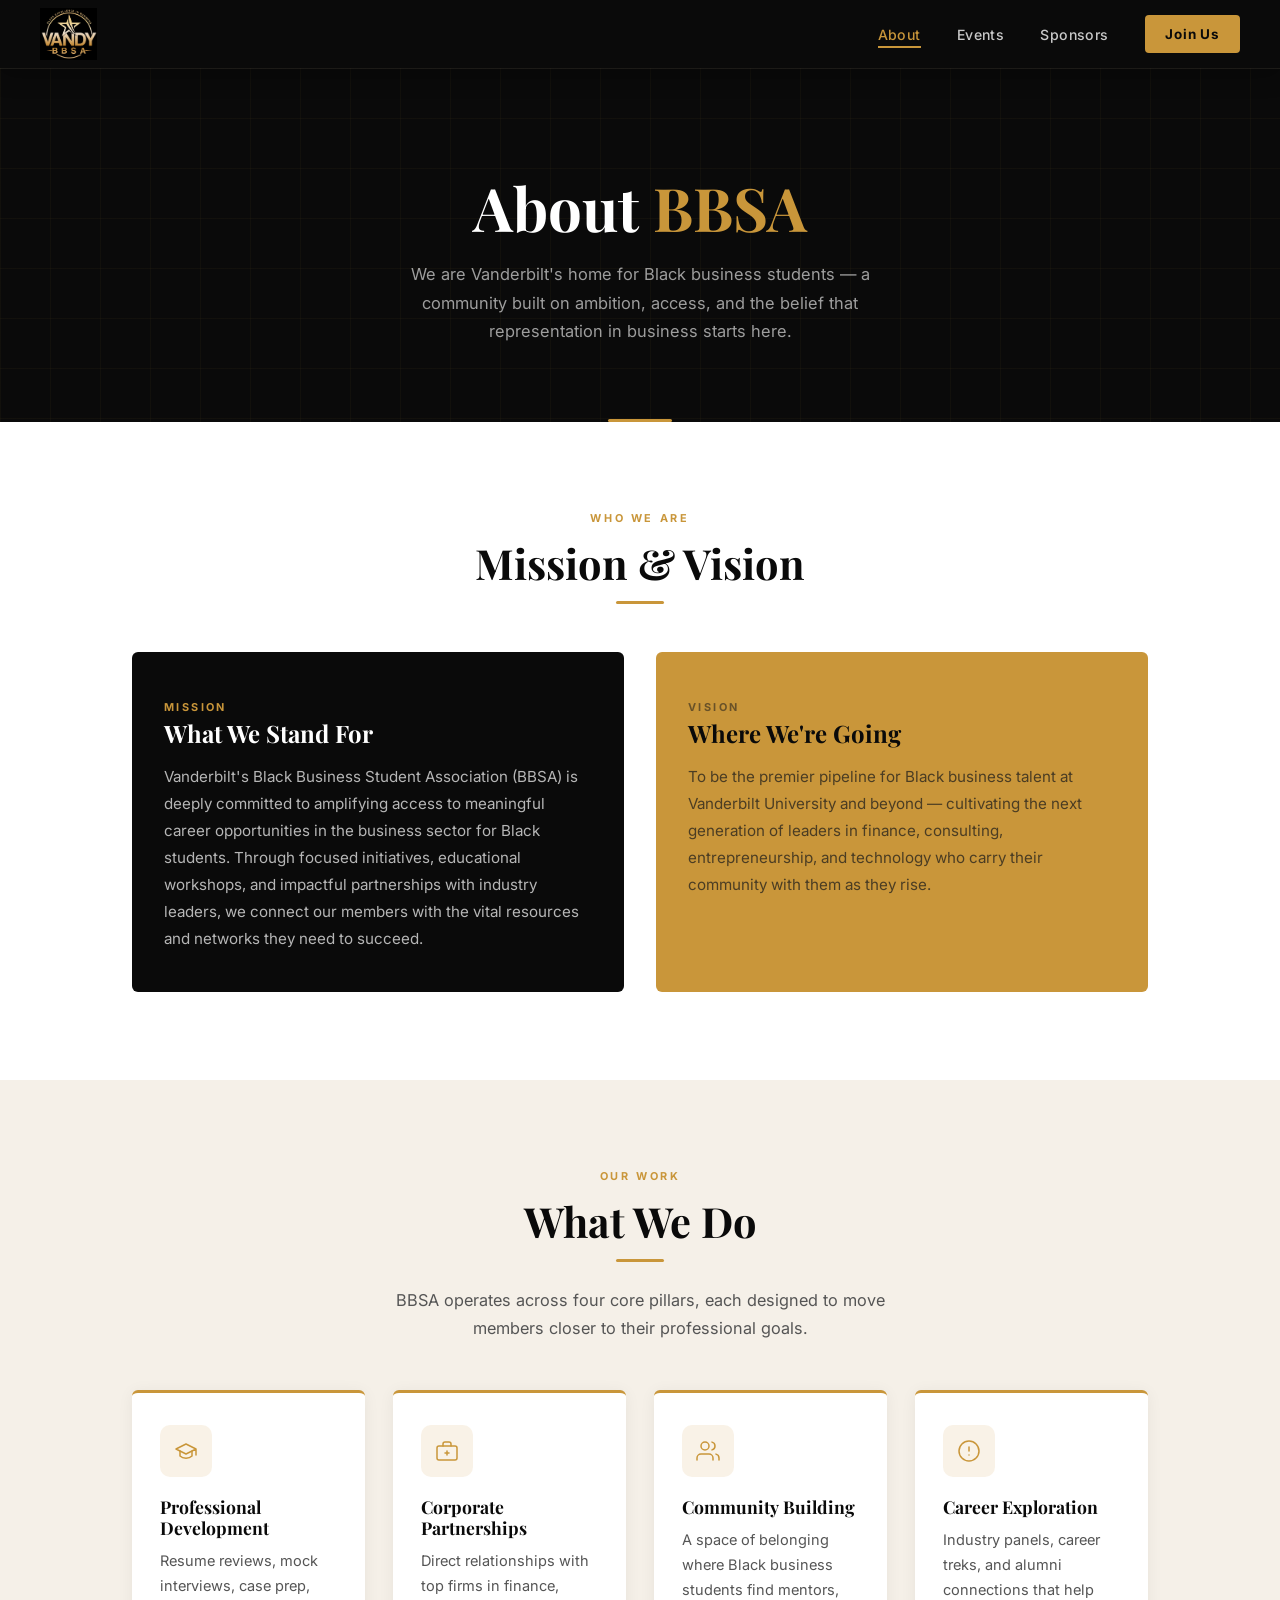
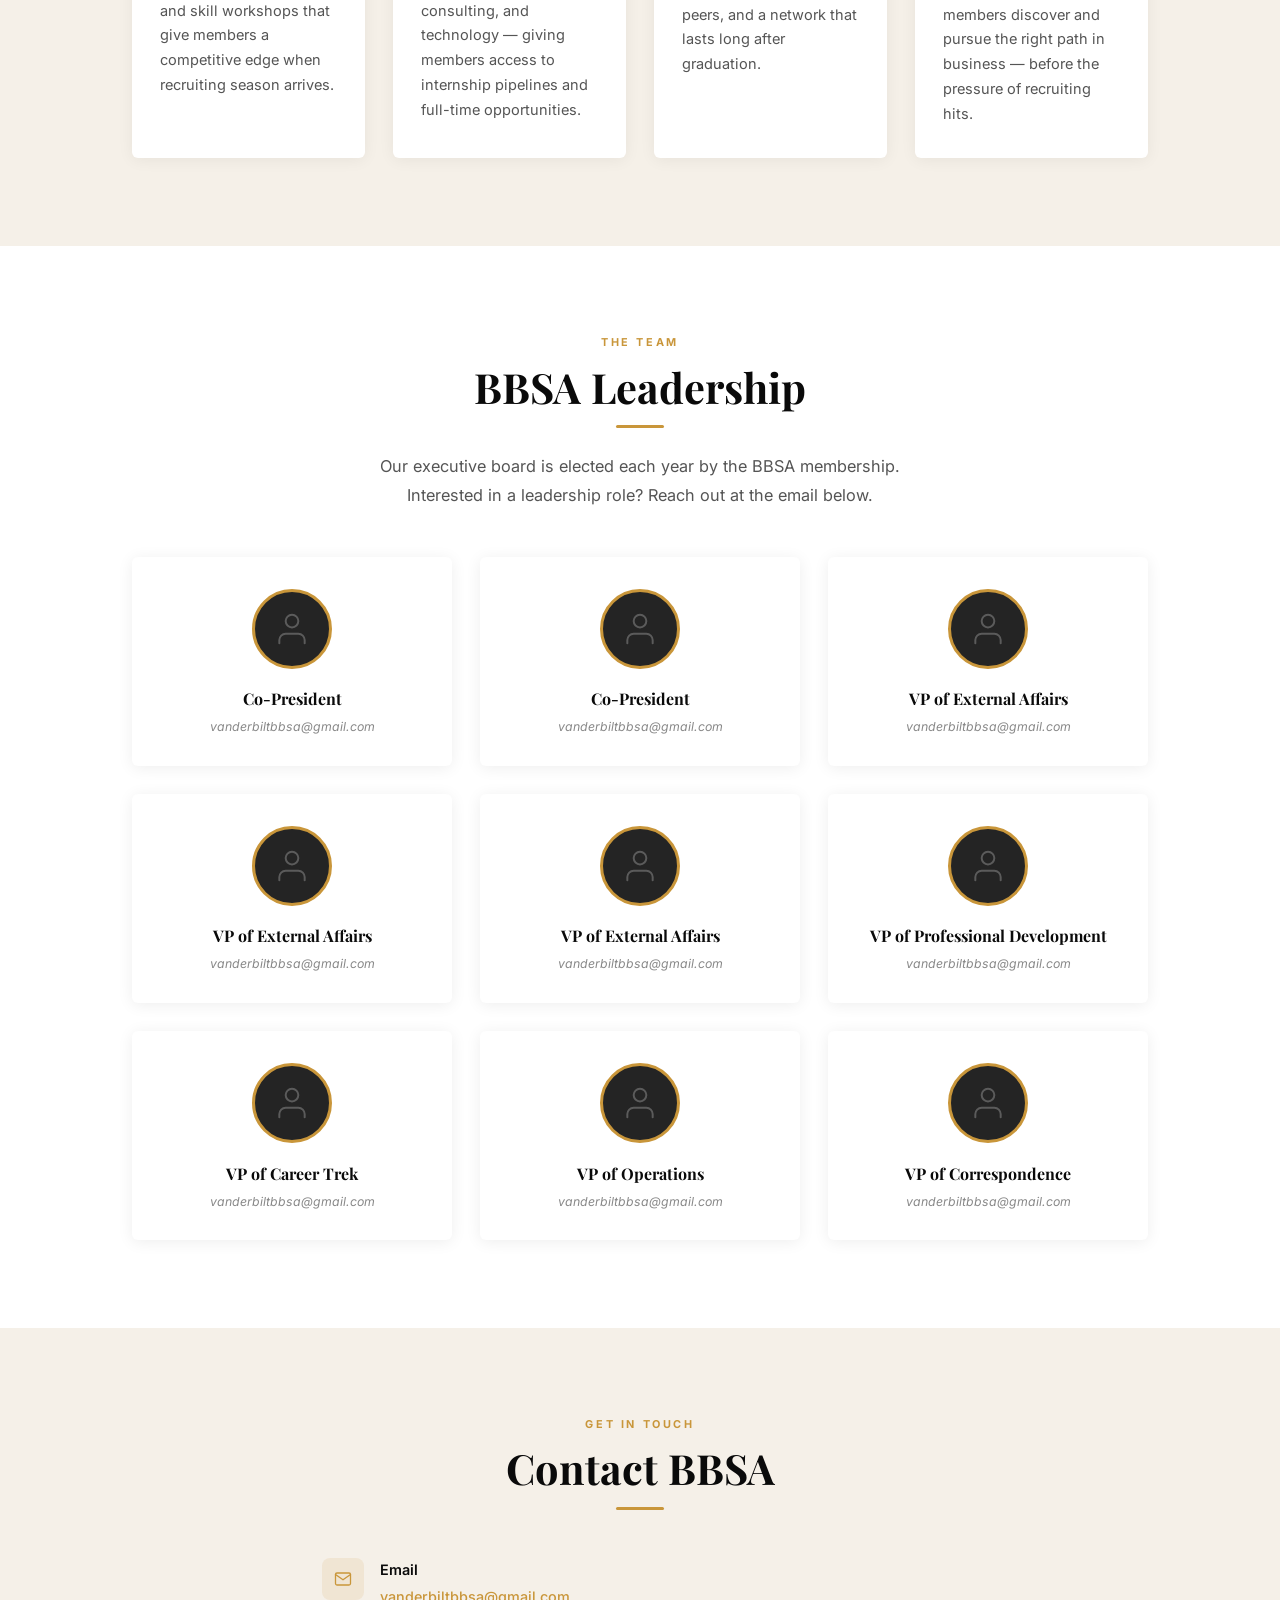
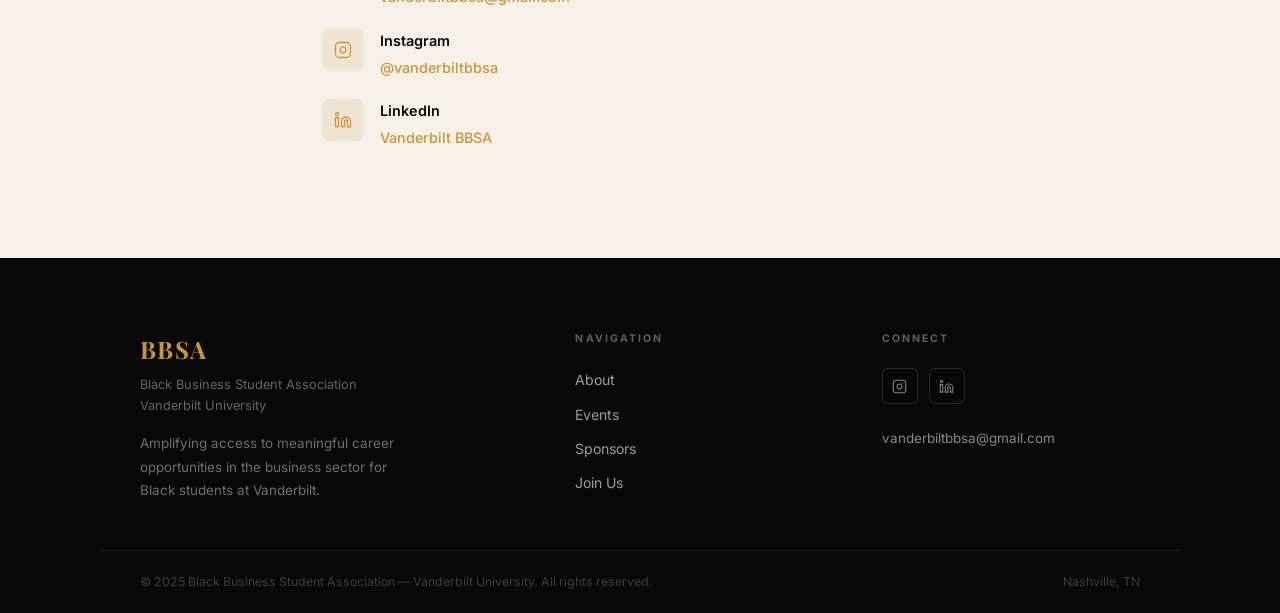
==== commit ce024675: "Add BBSA logo to navbar and update gold color palette - Added logo.png (Vandy BBSA — Black Excellenc" ====
--- a/about.html
+++ b/about.html
@@ -15,8 +15,7 @@
   <!-- ═══ NAVBAR ═══ -->
   <nav class="navbar" id="navbar">
     <a href="index.html" class="navbar-brand">
-      <span class="brand-name">BBSA</span>
-      <span class="brand-sub">Vanderbilt University</span>
+      <img src="logo.png" alt="Vandy BBSA — Black Excellence in Business" class="navbar-logo" />
     </a>
     <button class="menu-toggle" id="menuToggle" aria-label="Toggle navigation" aria-expanded="false">
       <span></span><span></span><span></span>
--- a/style.css
+++ b/style.css
@@ -7,17 +7,17 @@
 
 /* ─── Variables ─── */
 :root {
-  --black:       #1a1a1a;
-  --gold:        #D4AF37;
-  --gold-hover:  #b8962e;
-  --gold-pale:   rgba(212, 175, 55, 0.12);
-  --gold-pale2:  rgba(212, 175, 55, 0.06);
+  --black:       #0a0a0a;
+  --gold:        #C9963A;
+  --gold-hover:  #a67c20;
+  --gold-pale:   rgba(201, 150, 58, 0.12);
+  --gold-pale2:  rgba(201, 150, 58, 0.06);
   --cream:       #F5F0E8;
   --white:       #FFFFFF;
   --slate:       #555555;
   --slate-lt:    #888888;
   --border:      #e0dbd0;
-  --footer-bg:   #111111;
+  --footer-bg:   #080808;
 }
 
 /* ─── Reset ─── */
@@ -65,6 +65,12 @@
   line-height: 1;
   text-decoration: none;
 }
+.navbar-logo {
+  height: 52px;
+  width: auto;
+  display: block;
+}
+
 .brand-name {
   font-family: 'Playfair Display', serif;
   font-size: 1.35rem;
@@ -76,7 +82,7 @@
   font-family: 'Inter', sans-serif;
   font-size: 0.6rem;
   font-weight: 500;
-  color: rgba(212,175,55,0.5);
+  color: rgba(201,150,58,0.5);
   letter-spacing: 0.18em;
   text-transform: uppercase;
   margin-top: 3px;
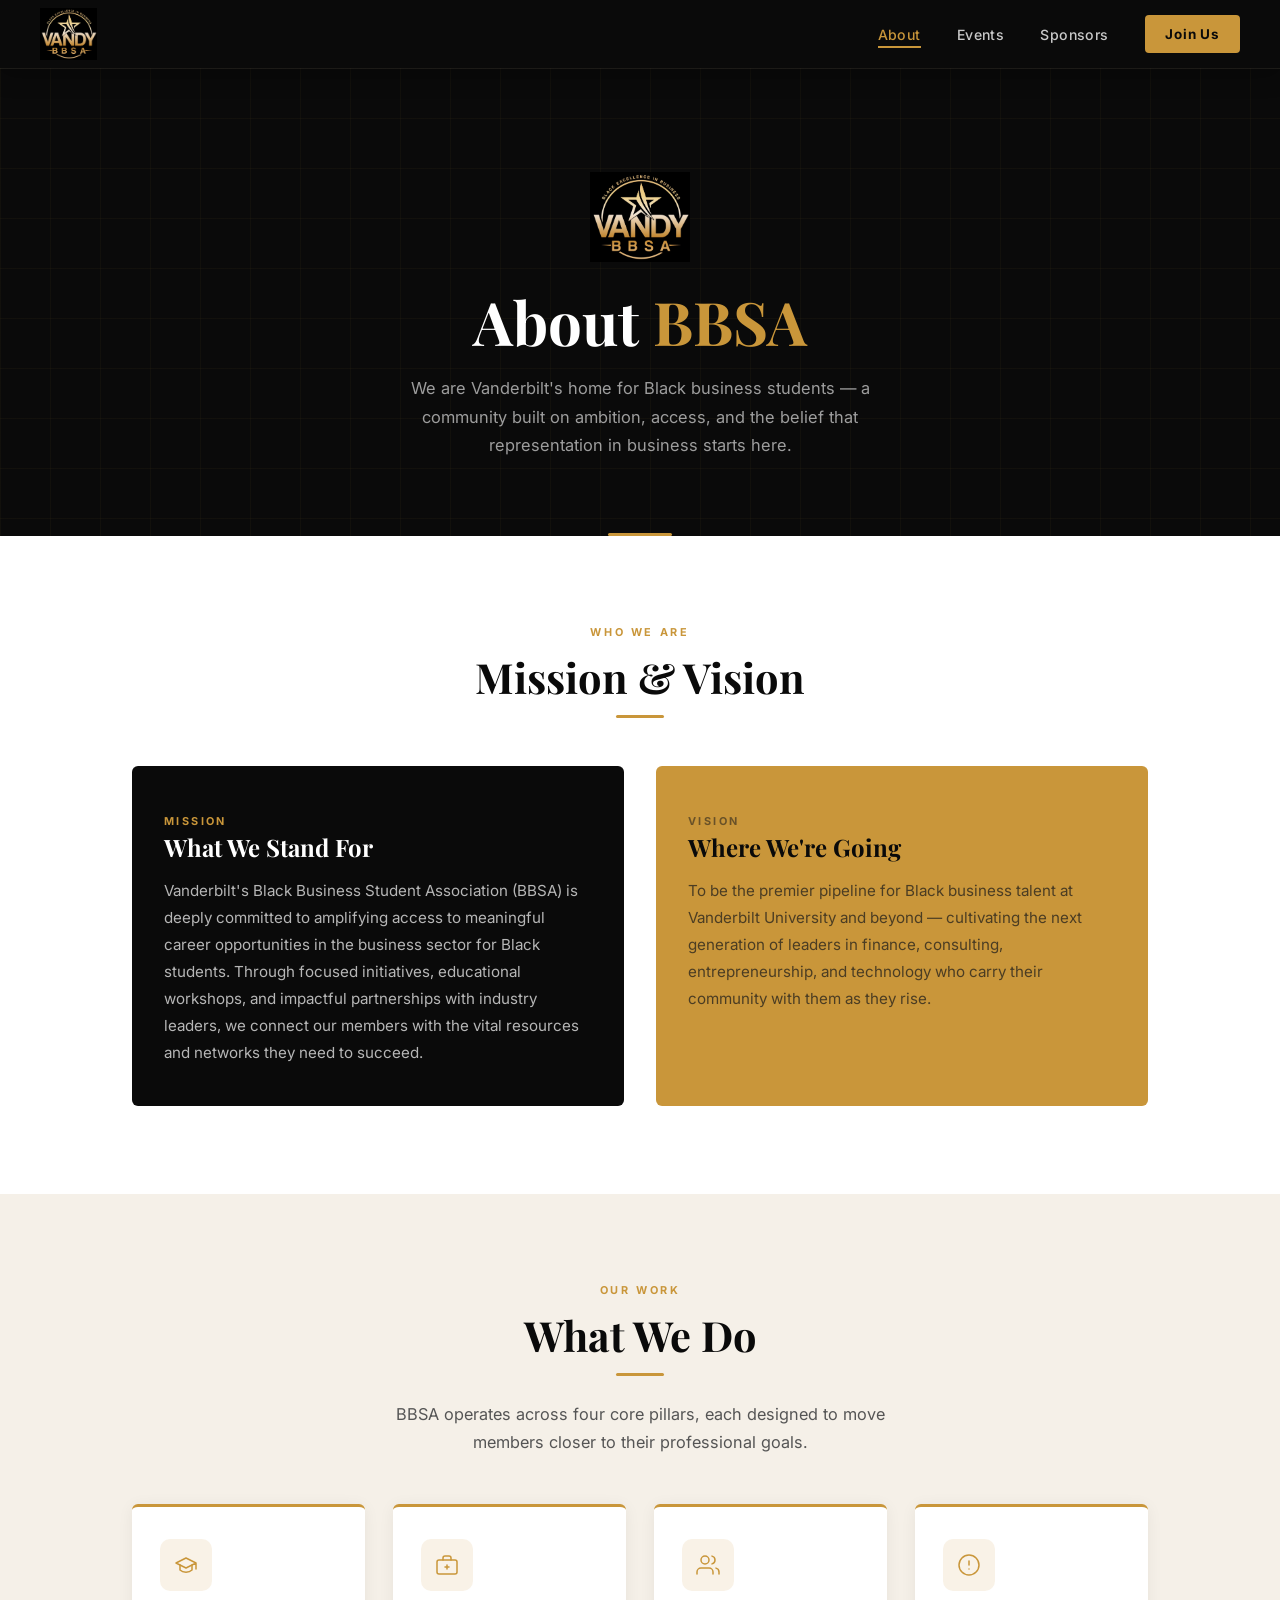
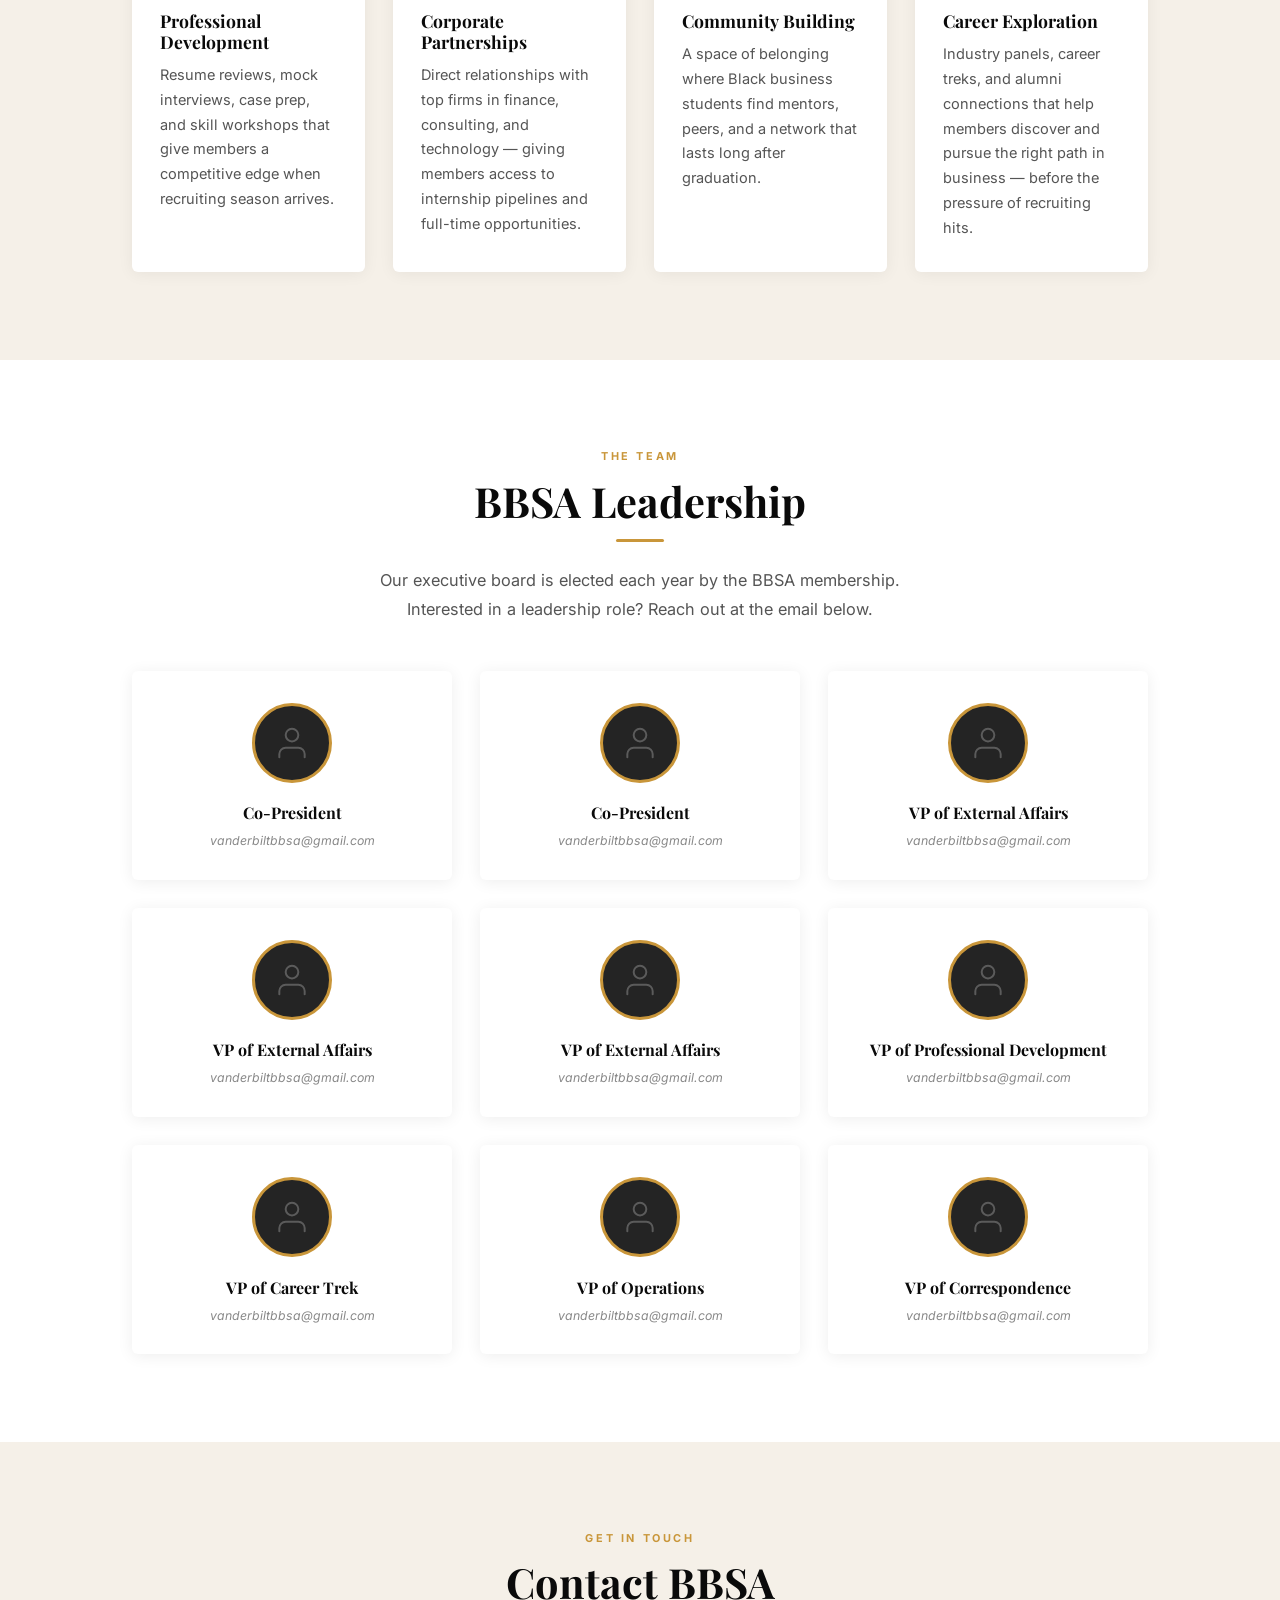
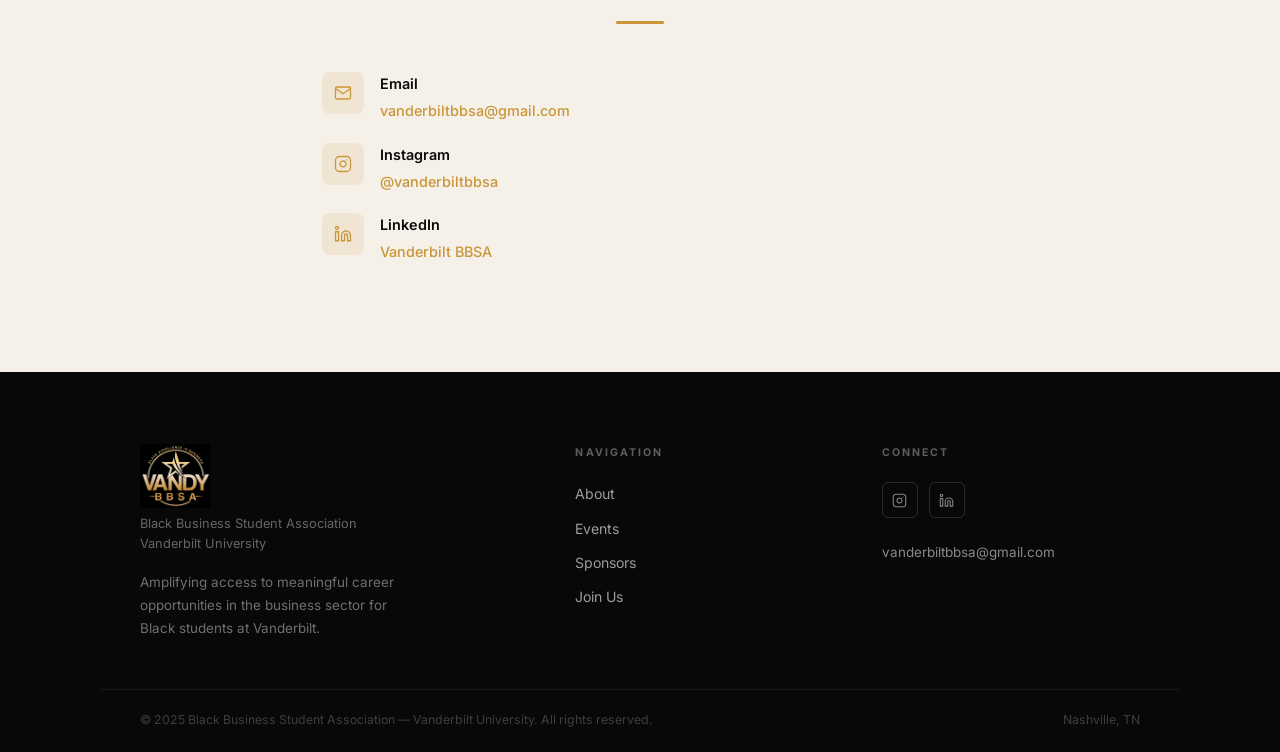
==== commit d19748a2: "Add logo to page headers and footer across all pages - Inserted logo above h1 on About, Events, Spon" ====
--- a/about.html
+++ b/about.html
@@ -30,6 +30,7 @@
 
   <!-- ═══ PAGE HEADER ═══ -->
   <header class="page-header">
+    <img src="logo.png" alt="Vandy BBSA" class="page-header-logo" />
     <h1>About <em>BBSA</em></h1>
     <p>
       We are Vanderbilt's home for Black business students — a community built on ambition,
@@ -320,7 +321,7 @@
   <footer>
     <div class="footer-main">
       <div>
-        <div class="footer-brand-name">BBSA</div>
+        <img src="logo.png" alt="Vandy BBSA" class="footer-logo" />
         <div class="footer-tagline">Black Business Student Association<br>Vanderbilt University</div>
         <p class="footer-mission">Amplifying access to meaningful career opportunities in the business sector for Black students at Vanderbilt.</p>
       </div>
--- a/style.css
+++ b/style.css
@@ -337,6 +337,13 @@
   text-align: center;
   position: relative;
 }
+.page-header-logo {
+  height: 90px;
+  width: auto;
+  display: block;
+  margin: 0 auto 1.5rem;
+}
+
 .page-header::after {
   content: '';
   position: absolute;
@@ -930,6 +937,13 @@
   grid-template-columns: 1.5fr 1fr 1fr;
   gap: 3rem;
 }
+.footer-logo {
+  height: 64px;
+  width: auto;
+  display: block;
+  margin-bottom: 0.25rem;
+}
+
 .footer-brand-name {
   font-family: 'Playfair Display', serif;
   font-size: 1.5rem;
